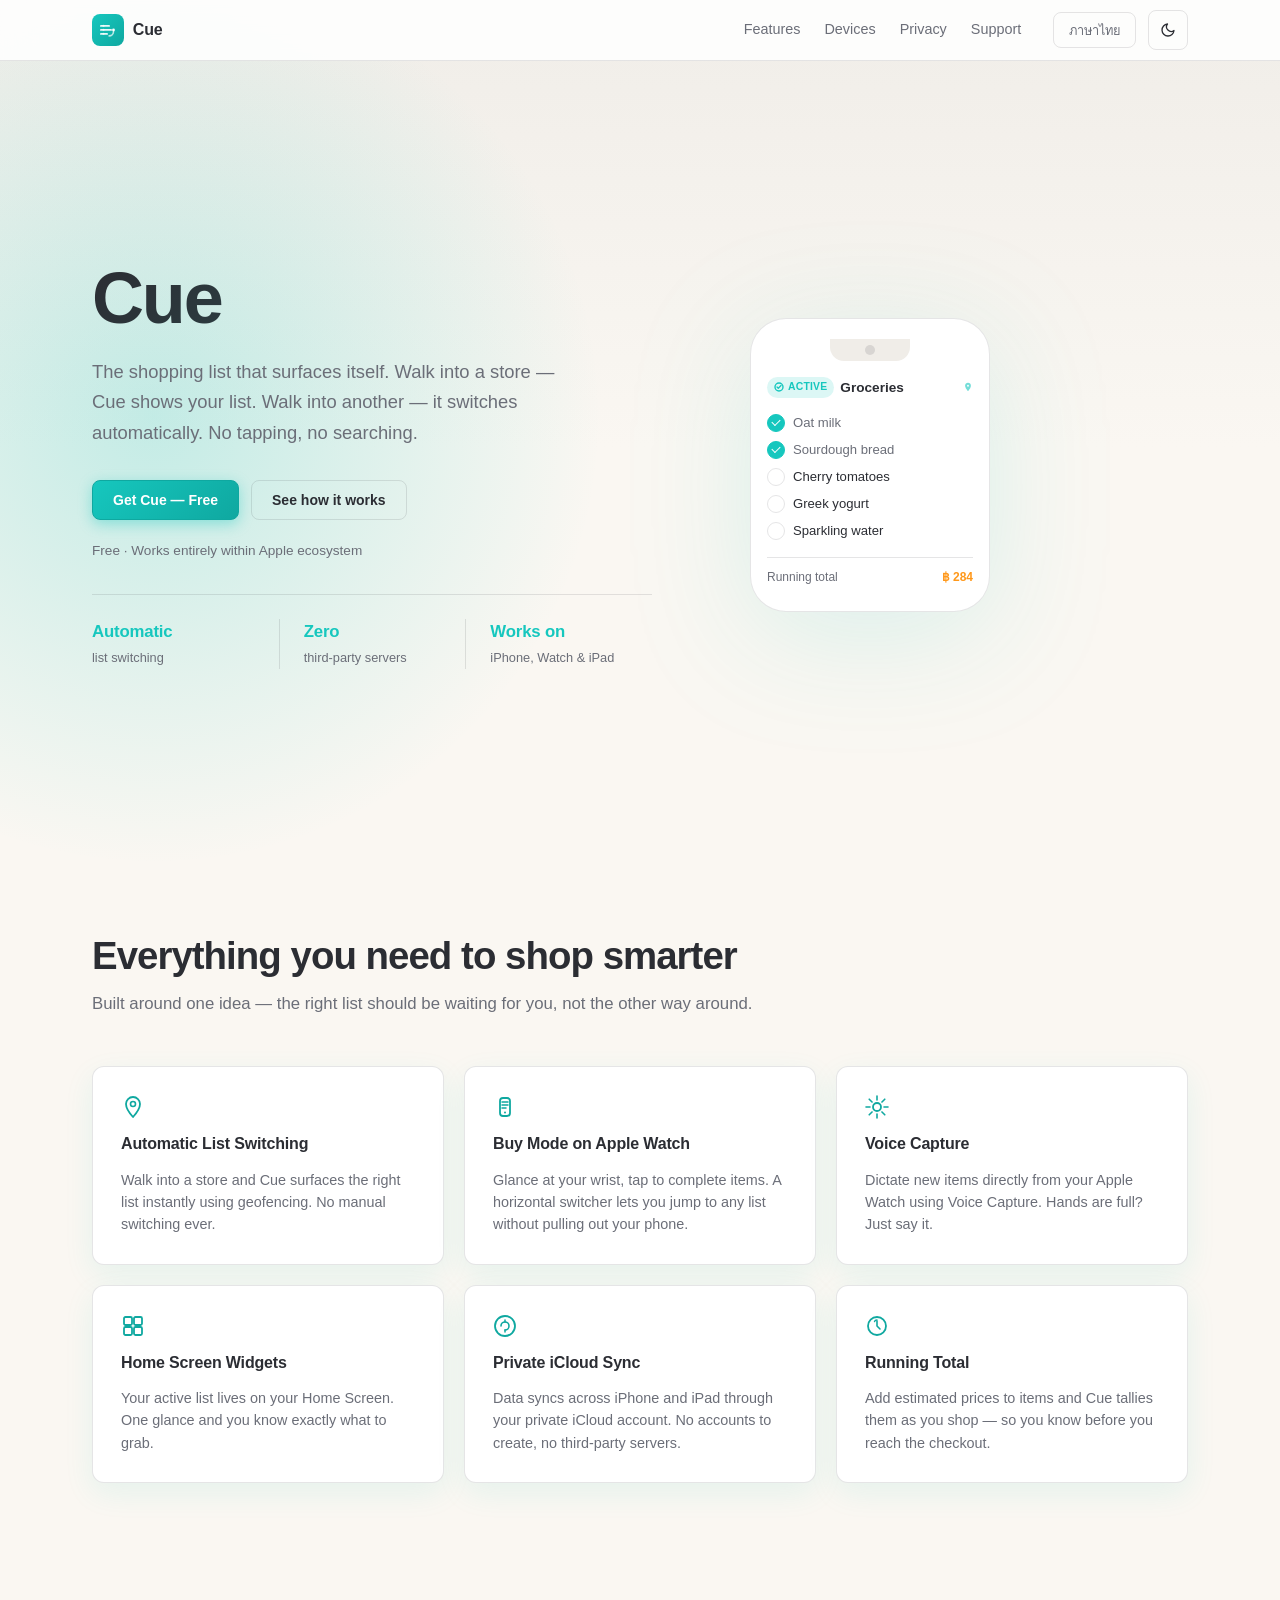
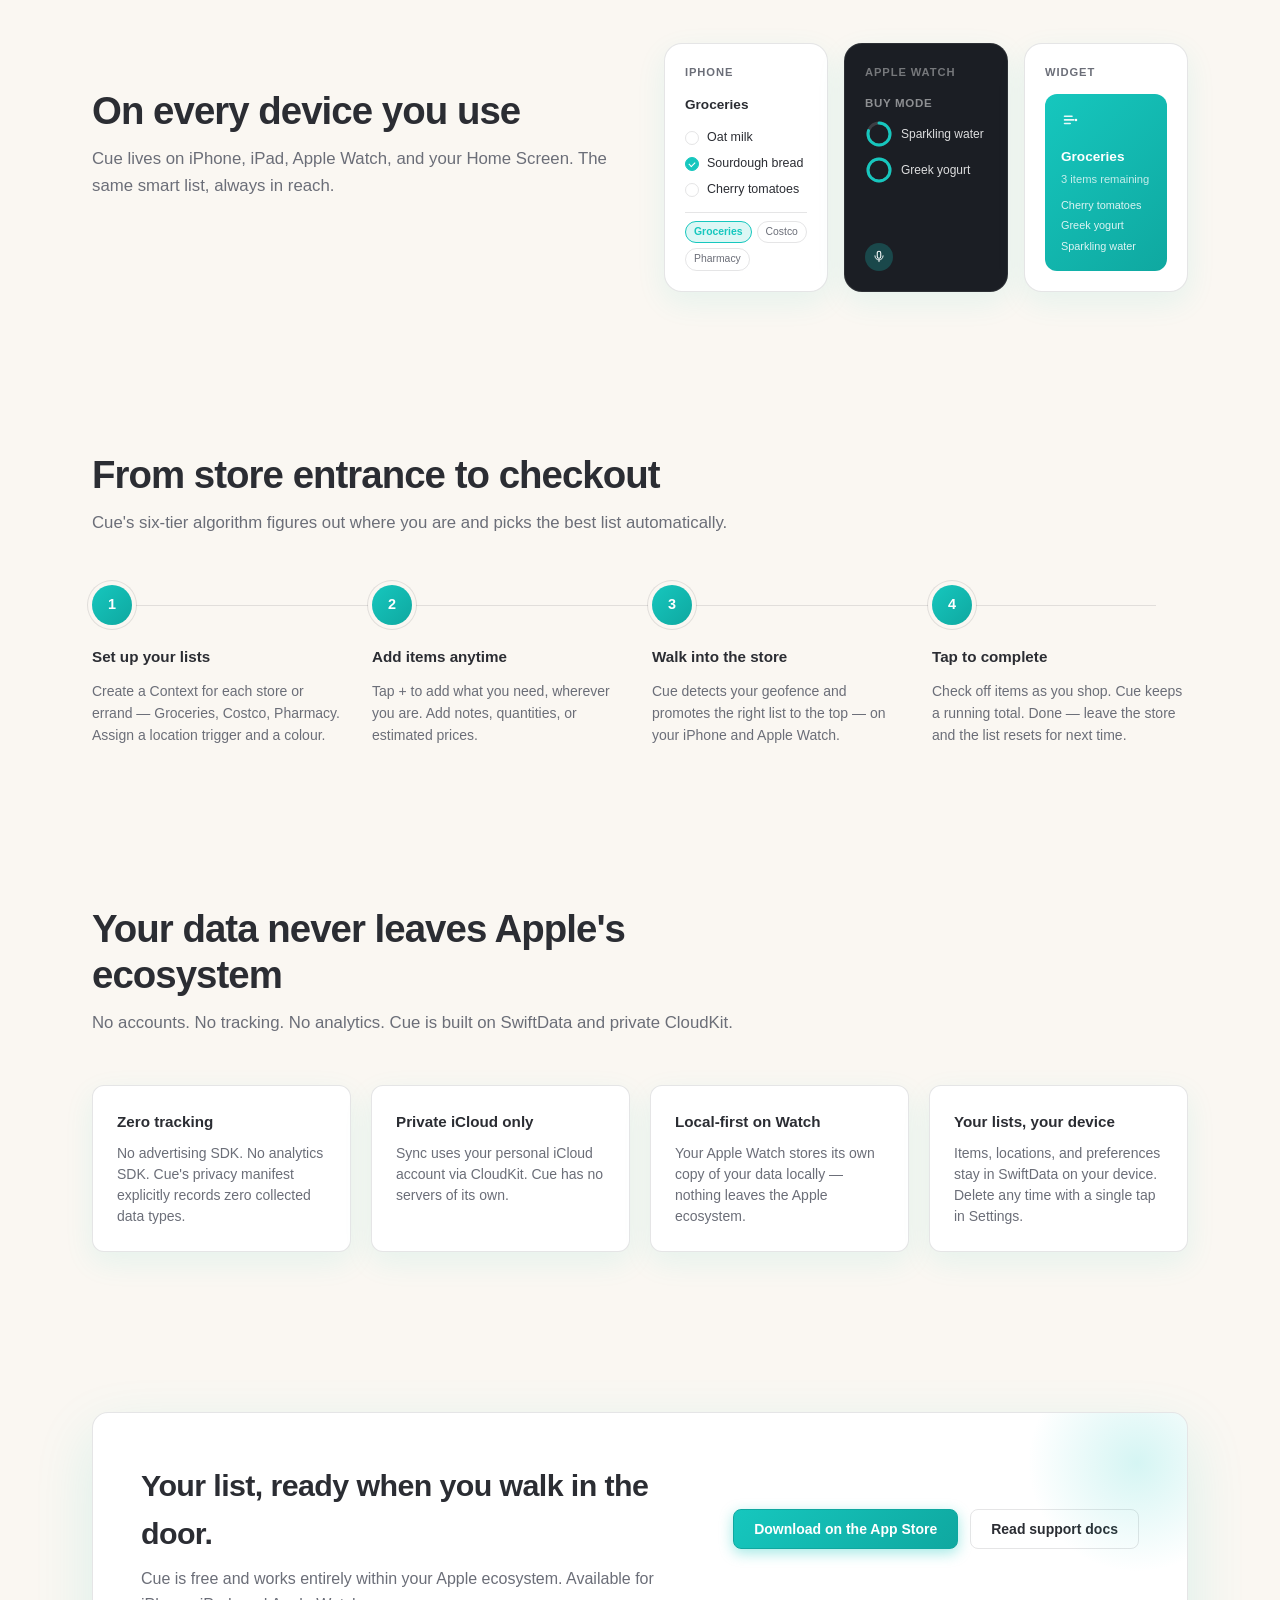
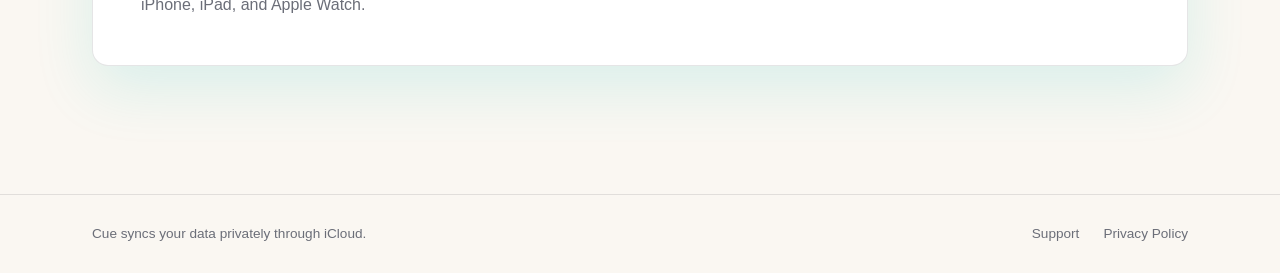
==== index.html @ 0ae1d785 "Initial site upload" ====
<!doctype html>
<html lang="en">
<head>
  <meta charset="utf-8">
  <meta name="viewport" content="width=device-width, initial-scale=1">
  <meta name="description" content="Cue automatically surfaces the right shopping list the moment you walk into a store — no searching, no switching, just buy.">
  <title>Cue | The list that knows where you are.</title>
  <link rel="stylesheet" href="assets/styles.css">
  <script>
    (function() {
      var root = document.documentElement;
      var saved = localStorage.getItem("cue-theme");
      var prefersDark = window.matchMedia("(prefers-color-scheme: dark)").matches;
      root.dataset.theme = saved || (prefersDark ? "dark" : "light");
    })();
  </script>
</head>
<body>
  <a class="skip-link" href="#main">Skip to content</a>

  <!-- 1. HEADER / NAV -->
  <header class="site-header">
    <nav class="nav" aria-label="Primary navigation">
      <a class="brand" href="index.html" aria-label="Cue home">
        <span class="brand-mark" aria-hidden="true">
          <svg width="22" height="22" viewBox="0 0 22 22" fill="none" xmlns="http://www.w3.org/2000/svg" aria-hidden="true">
            <rect x="3" y="6" width="10" height="1.8" rx="0.9" fill="currentColor" opacity="0.9"/>
            <circle cx="6.5" cy="6.9" r="1.1" fill="currentColor" opacity="0.5"/>
            <rect x="3" y="10" width="12" height="1.8" rx="0.9" fill="currentColor" opacity="0.9"/>
            <circle cx="6.5" cy="10.9" r="1.1" fill="currentColor" opacity="0.5"/>
            <rect x="3" y="14" width="8" height="1.8" rx="0.9" fill="currentColor" opacity="0.9"/>
            <circle cx="6.5" cy="14.9" r="1.1" fill="currentColor" opacity="0.5"/>
            <path d="M16.5 12.5 C16.5 14.9 14.5 16.9 12.1 16.9" stroke="currentColor" stroke-width="1.6" stroke-linecap="round" opacity="0.7"/>
            <circle cx="16.5" cy="11" r="1.4" fill="currentColor"/>
          </svg>
        </span>
        <span>Cue</span>
      </a>
      <div class="nav-links">
        <a href="#features" data-i18n="navFeatures">Features</a>
        <a href="#devices" data-i18n="navDevices">Devices</a>
        <a href="#privacy" data-i18n="navPrivacy">Privacy</a>
        <a href="Docs/Support.html" data-i18n="navSupport">Support</a>
      </div>
      <div class="nav-actions">
        <button class="language-toggle" type="button" data-lang-toggle data-i18n="langLabel">ภาษาไทย</button>
        <button class="icon-button" type="button" data-theme-toggle data-i18n-aria="themeLabel" aria-label="Toggle theme">
          <!-- icon injected by JS -->
        </button>
      </div>
    </nav>
  </header>

  <main id="main">

    <!-- 2. HERO -->
    <section class="hero" aria-labelledby="hero-title">
      <div class="hero-copy">
        <h1 id="hero-title" data-i18n="heroTitle">Cue</h1>
        <p data-i18n="heroBody">The shopping list that surfaces itself. Walk into a store — Cue shows your list. Walk into another — it switches automatically. No tapping, no searching.</p>
        <div class="hero-actions">
          <a class="button primary" href="#download" data-i18n="heroCta">Get Cue — Free</a>
          <a class="button secondary" href="#workflow" data-i18n="heroSecondary">See how it works</a>
        </div>
        <div class="price-line" data-i18n="priceLine">Free · Works entirely within Apple ecosystem</div>
        <div class="hero-proof" aria-label="Product highlights">
          <div class="proof-item">
            <strong data-i18n="proofOneValue">Automatic</strong>
            <span data-i18n="proofOneLabel">list switching</span>
          </div>
          <div class="proof-item">
            <strong data-i18n="proofTwoValue">Zero</strong>
            <span data-i18n="proofTwoLabel">third-party servers</span>
          </div>
          <div class="proof-item">
            <strong data-i18n="proofThreeValue">Works on</strong>
            <span data-i18n="proofThreeLabel">iPhone, Watch &amp; iPad</span>
          </div>
        </div>
      </div>
      <div class="hero-mockup" aria-label="Cue app preview">
        <!-- CSS-only phone mockup with grocery list -->
        <div class="phone-mockup" aria-hidden="true">
          <div class="phone-shell">
            <div class="phone-notch"></div>
            <div class="phone-screen">
              <div class="list-header">
                <span class="list-badge">
                  <svg width="10" height="10" viewBox="0 0 10 10" fill="none" aria-hidden="true">
                    <circle cx="5" cy="5" r="4" stroke="currentColor" stroke-width="1.4"/>
                    <path d="M3 5l1.3 1.3L7 3.5" stroke="currentColor" stroke-width="1.3" stroke-linecap="round" stroke-linejoin="round"/>
                  </svg>
                  Active
                </span>
                <span class="list-name">Groceries</span>
                <svg class="list-location-icon" width="10" height="10" viewBox="0 0 24 24" fill="none" aria-hidden="true">
                  <path d="M12 2C8.13 2 5 5.13 5 9c0 5.25 7 13 7 13s7-7.75 7-13c0-3.87-3.13-7-7-7z" fill="currentColor" opacity="0.6"/>
                  <circle cx="12" cy="9" r="2.5" fill="white" opacity="0.9"/>
                </svg>
              </div>
              <ul class="mock-list">
                <li class="mock-item checked">
                  <span class="mock-check done"></span>
                  <span>Oat milk</span>
                </li>
                <li class="mock-item checked">
                  <span class="mock-check done"></span>
                  <span>Sourdough bread</span>
                </li>
                <li class="mock-item">
                  <span class="mock-check"></span>
                  <span>Cherry tomatoes</span>
                </li>
                <li class="mock-item">
                  <span class="mock-check"></span>
                  <span>Greek yogurt</span>
                </li>
                <li class="mock-item">
                  <span class="mock-check"></span>
                  <span>Sparkling water</span>
                </li>
              </ul>
              <div class="mock-total">
                <span>Running total</span>
                <span class="mock-total-value">฿ 284</span>
              </div>
            </div>
          </div>
        </div>
      </div>
    </section>

    <!-- 3. FEATURES GRID -->
    <section class="section" id="features" aria-labelledby="features-title">
      <div class="section-header">
        <h2 id="features-title" data-i18n="featuresTitle">Everything you need to shop smarter</h2>
        <p data-i18n="featuresBody">Built around one idea — the right list should be waiting for you, not the other way around.</p>
      </div>
      <div class="feature-grid">

        <article class="feature-card">
          <svg class="feature-icon" width="24" height="24" viewBox="0 0 24 24" fill="none" aria-hidden="true">
            <path d="M12 2C8.13 2 5 5.13 5 9c0 5.25 7 13 7 13s7-7.75 7-13c0-3.87-3.13-7-7-7z" stroke="currentColor" stroke-width="1.8" stroke-linejoin="round"/>
            <circle cx="12" cy="9" r="2.5" stroke="currentColor" stroke-width="1.6"/>
          </svg>
          <h3 data-i18n="featureOneTitle">Automatic List Switching</h3>
          <p data-i18n="featureOneBody">Walk into a store and Cue surfaces the right list instantly using geofencing. No manual switching ever.</p>
        </article>

        <article class="feature-card">
          <svg class="feature-icon" width="24" height="24" viewBox="0 0 24 24" fill="none" aria-hidden="true">
            <rect x="7" y="3" width="10" height="18" rx="3" stroke="currentColor" stroke-width="1.8"/>
            <path d="M9 7h6M9 10h6M9 13h4" stroke="currentColor" stroke-width="1.5" stroke-linecap="round"/>
            <circle cx="12" cy="17.5" r="1" fill="currentColor"/>
          </svg>
          <h3 data-i18n="featureTwoTitle">Buy Mode on Apple Watch</h3>
          <p data-i18n="featureTwoBody">Glance at your wrist, tap to complete items. A horizontal switcher lets you jump to any list without pulling out your phone.</p>
        </article>

        <article class="feature-card">
          <svg class="feature-icon" width="24" height="24" viewBox="0 0 24 24" fill="none" aria-hidden="true">
            <path d="M12 1v4M12 19v4M4.22 4.22l2.83 2.83M16.95 16.95l2.83 2.83M1 12h4M19 12h4M4.22 19.78l2.83-2.83M16.95 7.05l2.83-2.83" stroke="currentColor" stroke-width="1.6" stroke-linecap="round"/>
            <circle cx="12" cy="12" r="4" stroke="currentColor" stroke-width="1.8"/>
          </svg>
          <h3 data-i18n="featureThreeTitle">Voice Capture</h3>
          <p data-i18n="featureThreeBody">Dictate new items directly from your Apple Watch using Voice Capture. Hands are full? Just say it.</p>
        </article>

        <article class="feature-card">
          <svg class="feature-icon" width="24" height="24" viewBox="0 0 24 24" fill="none" aria-hidden="true">
            <rect x="3" y="3" width="8" height="8" rx="1.5" stroke="currentColor" stroke-width="1.8"/>
            <rect x="13" y="3" width="8" height="8" rx="1.5" stroke="currentColor" stroke-width="1.8"/>
            <rect x="3" y="13" width="8" height="8" rx="1.5" stroke="currentColor" stroke-width="1.8"/>
            <rect x="13" y="13" width="8" height="8" rx="1.5" stroke="currentColor" stroke-width="1.8"/>
          </svg>
          <h3 data-i18n="featureFourTitle">Home Screen Widgets</h3>
          <p data-i18n="featureFourBody">Your active list lives on your Home Screen. One glance and you know exactly what to grab.</p>
        </article>

        <article class="feature-card">
          <svg class="feature-icon" width="24" height="24" viewBox="0 0 24 24" fill="none" aria-hidden="true">
            <path d="M12 2C6.48 2 2 6.48 2 12s4.48 10 10 10 10-4.48 10-10S17.52 2 12 2z" stroke="currentColor" stroke-width="1.8"/>
            <path d="M8 12c0-2.21 1.79-4 4-4s4 1.79 4 4-1.79 4-4 4" stroke="currentColor" stroke-width="1.6" stroke-linecap="round"/>
            <path d="M12 8V6M12 18v-2" stroke="currentColor" stroke-width="1.5" stroke-linecap="round"/>
          </svg>
          <h3 data-i18n="featureFiveTitle">Private iCloud Sync</h3>
          <p data-i18n="featureFiveBody">Data syncs across iPhone and iPad through your private iCloud account. No accounts to create, no third-party servers.</p>
        </article>

        <article class="feature-card">
          <svg class="feature-icon" width="24" height="24" viewBox="0 0 24 24" fill="none" aria-hidden="true">
            <circle cx="12" cy="12" r="9" stroke="currentColor" stroke-width="1.8"/>
            <path d="M12 7v5l3 3" stroke="currentColor" stroke-width="1.6" stroke-linecap="round" stroke-linejoin="round"/>
            <path d="M9.5 7.5 C9.5 7.5 10 6 12 6" stroke="currentColor" stroke-width="1.4" stroke-linecap="round"/>
          </svg>
          <h3 data-i18n="featureSixTitle">Running Total</h3>
          <p data-i18n="featureSixBody">Add estimated prices to items and Cue tallies them as you shop — so you know before you reach the checkout.</p>
        </article>

      </div>
    </section>

    <!-- 4. DEVICES / PLATFORM BAND -->
    <section class="section" id="devices" aria-labelledby="devices-title">
      <div class="device-band">
        <div class="section-header">
          <h2 id="devices-title" data-i18n="devicesTitle">On every device you use</h2>
          <p data-i18n="devicesBody">Cue lives on iPhone, iPad, Apple Watch, and your Home Screen. The same smart list, always in reach.</p>
        </div>
        <div class="device-triptych" aria-hidden="true">

          <!-- iPhone panel -->
          <div class="device-panel iphone-panel">
            <div class="device-panel-label">iPhone</div>
            <div class="dp-list-name">Groceries</div>
            <ul class="dp-list">
              <li><span class="dp-check"></span><span>Oat milk</span></li>
              <li><span class="dp-check active"></span><span>Sourdough bread</span></li>
              <li><span class="dp-check"></span><span>Cherry tomatoes</span></li>
            </ul>
            <div class="dp-switch-row">
              <span class="dp-pill active">Groceries</span>
              <span class="dp-pill">Costco</span>
              <span class="dp-pill">Pharmacy</span>
            </div>
          </div>

          <!-- Apple Watch panel -->
          <div class="device-panel watch-panel">
            <div class="device-panel-label">Apple Watch</div>
            <div class="watch-screen">
              <div class="watch-title">Buy Mode</div>
              <div class="watch-item">
                <div class="watch-ring">
                  <svg viewBox="0 0 28 28" fill="none" xmlns="http://www.w3.org/2000/svg">
                    <circle cx="14" cy="14" r="11" stroke="rgba(255,255,255,0.15)" stroke-width="3"/>
                    <circle cx="14" cy="14" r="11" stroke="#16C7BE" stroke-width="3" stroke-dasharray="55 15" stroke-linecap="round" transform="rotate(-90 14 14)"/>
                  </svg>
                </div>
                <span>Sparkling water</span>
              </div>
              <div class="watch-item">
                <div class="watch-ring">
                  <svg viewBox="0 0 28 28" fill="none" xmlns="http://www.w3.org/2000/svg">
                    <circle cx="14" cy="14" r="11" stroke="rgba(255,255,255,0.15)" stroke-width="3"/>
                    <circle cx="14" cy="14" r="11" stroke="#16C7BE" stroke-width="3" stroke-dasharray="69 1" stroke-linecap="round" transform="rotate(-90 14 14)"/>
                  </svg>
                </div>
                <span>Greek yogurt</span>
              </div>
              <div class="watch-mic">
                <svg width="14" height="14" viewBox="0 0 24 24" fill="none">
                  <rect x="9" y="2" width="6" height="12" rx="3" stroke="white" stroke-width="1.8"/>
                  <path d="M5 10c0 3.87 3.13 7 7 7s7-3.13 7-7" stroke="white" stroke-width="1.6" stroke-linecap="round"/>
                  <path d="M12 17v3" stroke="white" stroke-width="1.6" stroke-linecap="round"/>
                </svg>
              </div>
            </div>
          </div>

          <!-- Widget panel -->
          <div class="device-panel widget-panel">
            <div class="device-panel-label">Widget</div>
            <div class="widget-card">
              <div class="widget-icon">
                <svg width="20" height="20" viewBox="0 0 22 22" fill="none" xmlns="http://www.w3.org/2000/svg">
                  <rect x="3" y="6" width="10" height="1.8" rx="0.9" fill="white" opacity="0.9"/>
                  <rect x="3" y="10" width="12" height="1.8" rx="0.9" fill="white" opacity="0.9"/>
                  <rect x="3" y="14" width="8" height="1.8" rx="0.9" fill="white" opacity="0.9"/>
                  <circle cx="16.5" cy="11" r="1.4" fill="white"/>
                </svg>
              </div>
              <div class="widget-title">Groceries</div>
              <div class="widget-count">3 items remaining</div>
              <div class="widget-items">
                <span>Cherry tomatoes</span>
                <span>Greek yogurt</span>
                <span>Sparkling water</span>
              </div>
            </div>
          </div>

        </div>
      </div>
    </section>

    <!-- 5. HOW IT WORKS (TIMELINE) -->
    <section class="section" id="workflow" aria-labelledby="workflow-title">
      <div class="section-header">
        <h2 id="workflow-title" data-i18n="workflowTitle">From store entrance to checkout</h2>
        <p data-i18n="workflowBody">Cue's six-tier algorithm figures out where you are and picks the best list automatically.</p>
      </div>
      <div class="timeline">
        <article class="timeline-item">
          <span class="number">1</span>
          <h3 data-i18n="stepOneTitle">Set up your lists</h3>
          <p data-i18n="stepOneBody">Create a Context for each store or errand — Groceries, Costco, Pharmacy. Assign a location trigger and a colour.</p>
        </article>
        <article class="timeline-item">
          <span class="number">2</span>
          <h3 data-i18n="stepTwoTitle">Add items anytime</h3>
          <p data-i18n="stepTwoBody">Tap + to add what you need, wherever you are. Add notes, quantities, or estimated prices.</p>
        </article>
        <article class="timeline-item">
          <span class="number">3</span>
          <h3 data-i18n="stepThreeTitle">Walk into the store</h3>
          <p data-i18n="stepThreeBody">Cue detects your geofence and promotes the right list to the top — on your iPhone and Apple Watch.</p>
        </article>
        <article class="timeline-item">
          <span class="number">4</span>
          <h3 data-i18n="stepFourTitle">Tap to complete</h3>
          <p data-i18n="stepFourBody">Check off items as you shop. Cue keeps a running total. Done — leave the store and the list resets for next time.</p>
        </article>
      </div>
    </section>

    <!-- 6. PRIVACY / TRUST STRIP -->
    <section class="section" id="privacy" aria-labelledby="privacy-title">
      <div class="section-header">
        <h2 id="privacy-title" data-i18n="privacyTitle">Your data never leaves Apple's ecosystem</h2>
        <p data-i18n="privacyBody">No accounts. No tracking. No analytics. Cue is built on SwiftData and private CloudKit.</p>
      </div>
      <div class="privacy-strip">
        <article class="privacy-item">
          <h3 data-i18n="privacyOneTitle">Zero tracking</h3>
          <p data-i18n="privacyOneBody">No advertising SDK. No analytics SDK. Cue's privacy manifest explicitly records zero collected data types.</p>
        </article>
        <article class="privacy-item">
          <h3 data-i18n="privacyTwoTitle">Private iCloud only</h3>
          <p data-i18n="privacyTwoBody">Sync uses your personal iCloud account via CloudKit. Cue has no servers of its own.</p>
        </article>
        <article class="privacy-item">
          <h3 data-i18n="privacyThreeTitle">Local-first on Watch</h3>
          <p data-i18n="privacyThreeBody">Your Apple Watch stores its own copy of your data locally — nothing leaves the Apple ecosystem.</p>
        </article>
        <article class="privacy-item">
          <h3 data-i18n="privacyFourTitle">Your lists, your device</h3>
          <p data-i18n="privacyFourBody">Items, locations, and preferences stay in SwiftData on your device. Delete any time with a single tap in Settings.</p>
        </article>
      </div>
    </section>

    <!-- 7. DOWNLOAD / FINAL CTA -->
    <section class="section" id="download" aria-labelledby="download-title">
      <div class="download-band">
        <div>
          <h2 id="download-title" data-i18n="finalTitle">Your list, ready when you walk in the door.</h2>
          <p data-i18n="finalBody">Cue is free and works entirely within your Apple ecosystem. Available for iPhone, iPad, and Apple Watch.</p>
        </div>
        <div class="hero-actions">
          <a class="button primary" href="#" data-i18n="finalCta">Download on the App Store</a>
          <a class="button secondary" href="Docs/Support.html" data-i18n="finalSupport">Read support docs</a>
        </div>
      </div>
    </section>

  </main>

  <!-- 8. FOOTER -->
  <footer class="site-footer">
    <div class="footer-inner">
      <span data-i18n="footerTagline">Cue syncs your data privately through iCloud.</span>
      <div class="footer-links">
        <a href="Docs/Support.html" data-i18n="navSupport">Support</a>
        <a href="Docs/Privacy.html" data-i18n="navDocsPrivacy">Privacy Policy</a>
      </div>
    </div>
  </footer>

  <script src="assets/site.js"></script>
</body>
</html>
---- assets/styles.css ----
/* ============================================================
   CUE — Design System
   ============================================================ */

/* ------------------------------------------------------------
   1. CSS Custom Properties
   ------------------------------------------------------------ */
:root {
  color-scheme: light;

  /* Backgrounds */
  --bg: #FAF7F2;
  --bg-strong: #F0EDE8;
  --surface: #FFFFFF;
  --surface-soft: #F4F2EE;
  --surface-elevated: rgba(255, 255, 255, 0.86);

  /* Text */
  --text: #2B2D33;
  --muted: #6B6E78;
  --border: rgba(43, 45, 51, 0.12);

  /* Accent — teal */
  --accent: #16C7BE;
  --accent-strong: #0FA8A0;

  /* Semantic colors */
  --orange: #FF981A;
  --green: #34c759;
  --blue: #2D6DF6;
  --purple: #af52de;
  --amber: #f59e0b;
  --red: #ef4444;

  /* Elevation */
  --shadow: 0 22px 60px rgba(22, 199, 190, 0.14);
  --shadow-soft: 0 10px 30px rgba(22, 199, 190, 0.09);

  /* Shared */
  --radius: 8px;
  --max: 1160px;
}

:root[data-theme="dark"] {
  color-scheme: dark;

  --bg: #0F1115;
  --bg-strong: #12151A;
  --surface: #1B1E24;
  --surface-soft: #22262E;
  --surface-elevated: rgba(27, 30, 36, 0.86);

  --text: #E8E8EE;
  --muted: #8C8F9A;
  --border: rgba(232, 232, 238, 0.1);

  --accent: #1AD4CC;
  --accent-strong: #16C7BE;

  --shadow: 0 22px 60px rgba(26, 212, 204, 0.12);
  --shadow-soft: 0 10px 30px rgba(26, 212, 204, 0.08);
}

/* ------------------------------------------------------------
   2. Reset & Base
   ------------------------------------------------------------ */
*, *::before, *::after {
  box-sizing: border-box;
  margin: 0;
  padding: 0;
}

html {
  scroll-behavior: smooth;
  font-size: 16px;
}

body {
  font-family: -apple-system, BlinkMacSystemFont, "Segoe UI", Roboto, Helvetica, Arial, sans-serif;
  background: radial-gradient(circle at 12% 12%, color-mix(in srgb, var(--accent) 24%, transparent), transparent 28rem),
              linear-gradient(180deg, var(--bg-strong), var(--bg) 28rem);
  background-color: var(--bg);
  color: var(--text);
  min-height: 100vh;
  line-height: 1.6;
  -webkit-font-smoothing: antialiased;
}

body.docs-page {
  background: linear-gradient(180deg, var(--bg-strong), var(--bg) 20rem);
  background-color: var(--bg);
}

ul {
  list-style: none;
}

a {
  color: inherit;
  text-decoration: none;
}

img {
  max-width: 100%;
  height: auto;
  display: block;
}

/* Skip link */
.skip-link {
  position: absolute;
  top: -40px;
  left: 1rem;
  background: var(--accent);
  color: #fff;
  padding: 0.5rem 1rem;
  border-radius: var(--radius);
  font-size: 0.875rem;
  font-weight: 600;
  transition: top 0.2s;
  z-index: 1000;
}
.skip-link:focus {
  top: 0.75rem;
}

/* ------------------------------------------------------------
   3. Header / Nav
   ------------------------------------------------------------ */
.site-header {
  position: sticky;
  top: 0;
  z-index: 100;
  background: var(--surface-elevated);
  backdrop-filter: blur(16px);
  -webkit-backdrop-filter: blur(16px);
  border-bottom: 1px solid var(--border);
}

.nav {
  max-width: var(--max);
  margin: 0 auto;
  padding: 0 2rem;
  height: 60px;
  display: flex;
  align-items: center;
  gap: 2rem;
}

.brand {
  display: flex;
  align-items: center;
  gap: 0.55rem;
  font-weight: 700;
  font-size: 1rem;
  letter-spacing: -0.01em;
  flex-shrink: 0;
}

.brand-mark {
  width: 32px;
  height: 32px;
  border-radius: 8px;
  background: linear-gradient(135deg, var(--accent), var(--accent-strong));
  display: flex;
  align-items: center;
  justify-content: center;
  color: #fff;
  flex-shrink: 0;
}

.nav-links {
  display: flex;
  gap: 1.5rem;
  margin-left: auto;
}

.nav-links a {
  font-size: 0.9rem;
  color: var(--muted);
  transition: color 0.18s;
}
.nav-links a:hover {
  color: var(--text);
}

.nav-actions {
  display: flex;
  align-items: center;
  gap: 0.75rem;
  flex-shrink: 0;
}

/* ------------------------------------------------------------
   4. Buttons
   ------------------------------------------------------------ */
.button {
  display: inline-flex;
  align-items: center;
  justify-content: center;
  min-height: 40px;
  padding: 0 1.25rem;
  border-radius: var(--radius);
  font-size: 0.875rem;
  font-weight: 600;
  border: 1px solid transparent;
  cursor: pointer;
  transition: transform 0.15s, box-shadow 0.15s, border-color 0.15s, background 0.15s;
  white-space: nowrap;
  text-decoration: none;
}

.button.primary {
  background: linear-gradient(135deg, var(--accent), var(--accent-strong));
  color: #fff;
  border-color: var(--accent-strong);
  box-shadow: 0 4px 14px color-mix(in srgb, var(--accent) 40%, transparent);
}
.button.primary:hover {
  transform: translateY(-1px);
  box-shadow: 0 8px 20px color-mix(in srgb, var(--accent) 45%, transparent);
}

.button.secondary {
  background: transparent;
  color: var(--text);
  border-color: var(--border);
}
.button.secondary:hover {
  transform: translateY(-1px);
  border-color: var(--accent);
  color: var(--accent);
}

.icon-button {
  width: 40px;
  height: 40px;
  border-radius: var(--radius);
  border: 1px solid var(--border);
  background: transparent;
  color: var(--text);
  cursor: pointer;
  display: flex;
  align-items: center;
  justify-content: center;
  transition: transform 0.15s, border-color 0.15s;
}
.icon-button:hover {
  transform: translateY(-1px);
  border-color: var(--accent);
}

.language-toggle {
  min-height: 36px;
  padding: 0 0.9rem;
  border-radius: var(--radius);
  border: 1px solid var(--border);
  background: transparent;
  color: var(--muted);
  font-size: 0.8rem;
  font-weight: 500;
  cursor: pointer;
  transition: transform 0.15s, border-color 0.15s, color 0.15s;
}
.language-toggle:hover {
  transform: translateY(-1px);
  border-color: var(--accent);
  color: var(--accent);
}

/* ------------------------------------------------------------
   5. Hero
   ------------------------------------------------------------ */
.hero {
  max-width: var(--max);
  margin: 0 auto;
  padding: 5rem 2rem 4rem;
  display: flex;
  flex-direction: column;
  align-items: flex-start;
  gap: 3rem;
  min-height: 88vh;
}

@media (min-width: 768px) {
  .hero {
    flex-direction: row;
    align-items: center;
  }
  .hero-copy { flex: 1; }
  .hero-mockup { flex: 0 0 340px; }
}

.hero-copy {
  max-width: 560px;
}

.hero-copy h1 {
  font-size: clamp(2.8rem, 6vw, 4.5rem);
  font-weight: 800;
  letter-spacing: -0.03em;
  line-height: 1.05;
  margin-bottom: 1.25rem;
  background: linear-gradient(135deg, var(--text) 0%, color-mix(in srgb, var(--text) 70%, var(--accent)) 100%);
  -webkit-background-clip: text;
  -webkit-text-fill-color: transparent;
  background-clip: text;
}

.hero-copy > p {
  font-size: 1.15rem;
  color: var(--muted);
  line-height: 1.65;
  margin-bottom: 2rem;
  max-width: 480px;
}

.hero-actions {
  display: flex;
  gap: 0.75rem;
  flex-wrap: wrap;
  margin-bottom: 1.25rem;
}

.price-line {
  font-size: 0.85rem;
  color: var(--muted);
  margin-bottom: 2rem;
}

.hero-proof {
  display: grid;
  grid-template-columns: repeat(3, 1fr);
  gap: 0;
  border-top: 1px solid var(--border);
  padding-top: 1.5rem;
}

.proof-item {
  display: flex;
  flex-direction: column;
  gap: 0.15rem;
  padding-right: 1.5rem;
}
.proof-item + .proof-item {
  padding-left: 1.5rem;
  border-left: 1px solid var(--border);
}

.proof-item strong {
  font-size: 1.05rem;
  font-weight: 700;
  color: var(--accent);
  letter-spacing: -0.01em;
}

.proof-item span {
  font-size: 0.8rem;
  color: var(--muted);
}

/* Hero mockup float animation */
@media (prefers-reduced-motion: no-preference) {
  .hero-mockup {
    animation: lift 5s ease-in-out infinite;
  }
}

@keyframes lift {
  0%, 100% { transform: translateY(0); }
  50%       { transform: translateY(-10px); }
}

/* Phone mockup (CSS-only) */
.hero-mockup {
  display: flex;
  justify-content: center;
  align-items: center;
}

.phone-mockup {
  filter: drop-shadow(var(--shadow));
}

.phone-shell {
  width: 240px;
  background: var(--surface);
  border-radius: 36px;
  border: 1.5px solid var(--border);
  padding: 20px 16px 24px;
  position: relative;
  overflow: hidden;
}

.phone-notch {
  width: 80px;
  height: 22px;
  background: var(--bg-strong);
  border-radius: 0 0 14px 14px;
  margin: 0 auto 16px;
  position: relative;
}
.phone-notch::after {
  content: '';
  position: absolute;
  top: 6px;
  left: 50%;
  transform: translateX(-50%);
  width: 10px;
  height: 10px;
  background: var(--border);
  border-radius: 50%;
}

.phone-screen {
  display: flex;
  flex-direction: column;
  gap: 10px;
}

.list-header {
  display: flex;
  align-items: center;
  gap: 6px;
  margin-bottom: 4px;
}

.list-badge {
  display: inline-flex;
  align-items: center;
  gap: 4px;
  background: color-mix(in srgb, var(--accent) 15%, transparent);
  color: var(--accent);
  font-size: 0.65rem;
  font-weight: 700;
  padding: 2px 7px;
  border-radius: 20px;
  letter-spacing: 0.02em;
  text-transform: uppercase;
}

.list-name {
  font-size: 0.85rem;
  font-weight: 700;
  color: var(--text);
  flex: 1;
}

.list-location-icon {
  color: var(--accent);
  flex-shrink: 0;
}

.mock-list {
  display: flex;
  flex-direction: column;
  gap: 6px;
}

.mock-item {
  display: flex;
  align-items: center;
  gap: 8px;
  font-size: 0.82rem;
  color: var(--text);
}

.mock-item.checked {
  color: var(--muted);
}

.mock-check {
  width: 18px;
  height: 18px;
  border-radius: 50%;
  border: 1.8px solid var(--border);
  flex-shrink: 0;
  display: flex;
  align-items: center;
  justify-content: center;
  transition: background 0.2s, border-color 0.2s;
}

.mock-check.done {
  background: var(--accent);
  border-color: var(--accent);
}
.mock-check.done::after {
  content: '';
  width: 8px;
  height: 5px;
  border-left: 1.8px solid #fff;
  border-bottom: 1.8px solid #fff;
  transform: translateY(-1px) rotate(-45deg);
  display: block;
}

.mock-total {
  display: flex;
  justify-content: space-between;
  align-items: center;
  margin-top: 6px;
  padding-top: 10px;
  border-top: 1px solid var(--border);
  font-size: 0.75rem;
  color: var(--muted);
}

.mock-total-value {
  font-weight: 700;
  color: var(--orange);
}

/* ------------------------------------------------------------
   6. Sections
   ------------------------------------------------------------ */
.section {
  max-width: var(--max);
  margin: 0 auto;
  padding: 5rem 2rem;
}

.section-header {
  max-width: 680px;
  margin-bottom: 3rem;
}

.section-header h2 {
  font-size: clamp(1.6rem, 3.5vw, 2.4rem);
  font-weight: 750;
  letter-spacing: -0.025em;
  line-height: 1.2;
  margin-bottom: 0.75rem;
}

.section-header p {
  font-size: 1.05rem;
  color: var(--muted);
  line-height: 1.6;
}

/* ------------------------------------------------------------
   7. Feature Grid
   ------------------------------------------------------------ */
.feature-grid {
  display: grid;
  grid-template-columns: repeat(3, 1fr);
  gap: 1.25rem;
}

.feature-card {
  background: var(--surface);
  border: 1px solid var(--border);
  border-radius: calc(var(--radius) * 1.5);
  padding: 1.75rem;
  display: flex;
  flex-direction: column;
  gap: 0.75rem;
  box-shadow: var(--shadow-soft);
  transition: transform 0.2s, box-shadow 0.2s;
}

.feature-card:hover {
  transform: translateY(-2px);
  box-shadow: var(--shadow);
}

.feature-icon {
  color: var(--accent-strong);
  flex-shrink: 0;
}

.feature-card h3 {
  font-size: 1rem;
  font-weight: 650;
  letter-spacing: -0.01em;
}

.feature-card p {
  font-size: 0.9rem;
  color: var(--muted);
  line-height: 1.55;
}

/* ------------------------------------------------------------
   8. Device Band
   ------------------------------------------------------------ */
.device-band {
  display: grid;
  grid-template-columns: 1fr 1fr;
  gap: 3rem;
  align-items: center;
}

.device-triptych {
  display: flex;
  gap: 1rem;
  align-items: stretch;
}

/* Device panels */
.device-panel {
  flex: 1;
  background: var(--surface);
  border: 1px solid var(--border);
  border-radius: 18px;
  padding: 1.25rem;
  display: flex;
  flex-direction: column;
  gap: 0.75rem;
  min-width: 0;
  box-shadow: var(--shadow-soft);
}

.device-panel-label {
  font-size: 0.7rem;
  font-weight: 700;
  text-transform: uppercase;
  letter-spacing: 0.08em;
  color: var(--muted);
}

/* iPhone panel */
.iphone-panel .dp-list-name {
  font-size: 0.85rem;
  font-weight: 700;
  color: var(--text);
}

.dp-list {
  display: flex;
  flex-direction: column;
  gap: 6px;
}

.dp-list li {
  display: flex;
  align-items: center;
  gap: 8px;
  font-size: 0.78rem;
  color: var(--text);
}

.dp-check {
  width: 14px;
  height: 14px;
  border-radius: 50%;
  border: 1.5px solid var(--border);
  flex-shrink: 0;
}

.dp-check.active {
  background: var(--accent);
  border-color: var(--accent);
  position: relative;
}
.dp-check.active::after {
  content: '';
  position: absolute;
  top: 50%;
  left: 50%;
  width: 6px;
  height: 4px;
  border-left: 1.5px solid #fff;
  border-bottom: 1.5px solid #fff;
  transform: translate(-50%, -60%) rotate(-45deg);
}

.dp-switch-row {
  display: flex;
  gap: 5px;
  flex-wrap: wrap;
  margin-top: auto;
  padding-top: 0.5rem;
  border-top: 1px solid var(--border);
}

.dp-pill {
  font-size: 0.65rem;
  padding: 2px 8px;
  border-radius: 20px;
  border: 1px solid var(--border);
  color: var(--muted);
  white-space: nowrap;
}
.dp-pill.active {
  background: color-mix(in srgb, var(--accent) 15%, transparent);
  border-color: var(--accent);
  color: var(--accent);
  font-weight: 600;
}

/* Watch panel */
.watch-panel {
  background: #1B1E24;
  border-color: rgba(255,255,255,0.08);
}

.watch-panel .device-panel-label {
  color: rgba(255,255,255,0.4);
}

.watch-screen {
  flex: 1;
  display: flex;
  flex-direction: column;
  gap: 8px;
}

.watch-title {
  font-size: 0.72rem;
  font-weight: 700;
  color: rgba(255,255,255,0.5);
  text-transform: uppercase;
  letter-spacing: 0.06em;
}

.watch-item {
  display: flex;
  align-items: center;
  gap: 8px;
  font-size: 0.75rem;
  color: rgba(255,255,255,0.85);
}

.watch-ring {
  width: 28px;
  height: 28px;
  flex-shrink: 0;
}
.watch-ring svg {
  width: 100%;
  height: 100%;
}

.watch-mic {
  margin-top: auto;
  width: 28px;
  height: 28px;
  border-radius: 50%;
  background: color-mix(in srgb, #16C7BE 25%, transparent);
  display: flex;
  align-items: center;
  justify-content: center;
}

/* Widget panel */
.widget-card {
  flex: 1;
  background: linear-gradient(135deg, var(--accent), var(--accent-strong));
  border-radius: 12px;
  padding: 1rem;
  display: flex;
  flex-direction: column;
  gap: 4px;
  color: #fff;
}

.widget-icon {
  margin-bottom: 4px;
}

.widget-title {
  font-size: 0.85rem;
  font-weight: 700;
}

.widget-count {
  font-size: 0.7rem;
  opacity: 0.75;
}

.widget-items {
  margin-top: auto;
  display: flex;
  flex-direction: column;
  gap: 3px;
  font-size: 0.68rem;
  opacity: 0.85;
}

/* ------------------------------------------------------------
   9. Timeline
   ------------------------------------------------------------ */
.timeline {
  display: grid;
  grid-template-columns: repeat(4, 1fr);
  gap: 1.5rem;
  position: relative;
}

.timeline::before {
  content: '';
  position: absolute;
  top: 20px;
  left: calc(1.5rem / 2 + 20px);
  right: calc(1.5rem / 2 + 20px);
  height: 1px;
  background: var(--border);
}

.timeline-item {
  display: flex;
  flex-direction: column;
  gap: 0.75rem;
  position: relative;
  padding-top: 0;
}

.number {
  width: 40px;
  height: 40px;
  border-radius: 50%;
  background: linear-gradient(135deg, var(--accent), var(--accent-strong));
  color: #fff;
  font-size: 0.9rem;
  font-weight: 700;
  display: flex;
  align-items: center;
  justify-content: center;
  flex-shrink: 0;
  position: relative;
  z-index: 1;
  box-shadow: 0 0 0 4px var(--bg), 0 0 0 5px var(--border);
}

.timeline-item h3 {
  font-size: 0.95rem;
  font-weight: 650;
  margin-top: 0.5rem;
}

.timeline-item p {
  font-size: 0.875rem;
  color: var(--muted);
  line-height: 1.55;
}

/* ------------------------------------------------------------
   10. Privacy Strip
   ------------------------------------------------------------ */
.privacy-strip {
  display: grid;
  grid-template-columns: repeat(4, 1fr);
  gap: 1.25rem;
}

.privacy-item {
  background: var(--surface);
  border: 1px solid var(--border);
  border-radius: calc(var(--radius) * 1.5);
  padding: 1.5rem;
  box-shadow: var(--shadow-soft);
}

.privacy-item h3 {
  font-size: 0.95rem;
  font-weight: 650;
  margin-bottom: 0.5rem;
}

.privacy-item p {
  font-size: 0.875rem;
  color: var(--muted);
  line-height: 1.5;
}

/* ------------------------------------------------------------
   11. Download Band
   ------------------------------------------------------------ */
.download-band {
  background: var(--surface);
  border: 1px solid var(--border);
  border-radius: calc(var(--radius) * 2);
  padding: 3rem;
  display: grid;
  grid-template-columns: 1fr auto;
  gap: 2rem;
  align-items: center;
  box-shadow: var(--shadow);
  position: relative;
  overflow: hidden;
}

.download-band::before {
  content: '';
  position: absolute;
  top: -60px;
  right: -60px;
  width: 220px;
  height: 220px;
  background: radial-gradient(circle, color-mix(in srgb, var(--accent) 18%, transparent), transparent 70%);
  pointer-events: none;
}

.download-band h2 {
  font-size: clamp(1.3rem, 2.5vw, 1.9rem);
  font-weight: 750;
  letter-spacing: -0.02em;
  margin-bottom: 0.5rem;
}

.download-band p {
  font-size: 1rem;
  color: var(--muted);
}

/* ------------------------------------------------------------
   12. Footer
   ------------------------------------------------------------ */
.site-footer {
  border-top: 1px solid var(--border);
  margin-top: 3rem;
}

.footer-inner {
  max-width: var(--max);
  margin: 0 auto;
  padding: 1.75rem 2rem;
  display: flex;
  align-items: center;
  justify-content: space-between;
  gap: 2rem;
}

.footer-inner > span {
  font-size: 0.85rem;
  color: var(--muted);
}

.footer-links {
  display: flex;
  gap: 1.5rem;
}

.footer-links a {
  font-size: 0.85rem;
  color: var(--muted);
  transition: color 0.18s;
}
.footer-links a:hover {
  color: var(--accent);
}

/* ------------------------------------------------------------
   13. Docs Pages
   ------------------------------------------------------------ */
.docs-shell {
  max-width: 760px;
  margin: 0 auto;
  padding: 3rem 2rem 5rem;
}

.doc-meta {
  display: block;
  font-size: 0.8rem;
  color: var(--muted);
  margin-bottom: 0.5rem;
  text-transform: uppercase;
  letter-spacing: 0.05em;
  font-weight: 600;
}

.docs-shell h1 {
  font-size: clamp(1.8rem, 4vw, 2.5rem);
  font-weight: 800;
  letter-spacing: -0.025em;
  margin-bottom: 0.75rem;
}

.docs-lead {
  font-size: 1.05rem;
  color: var(--muted);
  line-height: 1.65;
  margin-bottom: 2.5rem;
  max-width: 600px;
}

.docs-grid {
  display: grid;
  gap: 1.25rem;
}

.support-card {
  background: var(--surface);
  border: 1px solid var(--border);
  border-radius: calc(var(--radius) * 1.5);
  padding: 1.75rem;
  box-shadow: var(--shadow-soft);
}

.support-card h2 {
  font-size: 1.1rem;
  font-weight: 700;
  margin-bottom: 0.75rem;
}

.support-card p {
  font-size: 0.9rem;
  color: var(--muted);
  line-height: 1.6;
}

.support-card ul {
  list-style: none;
  display: flex;
  flex-direction: column;
  gap: 0.75rem;
}

.support-card ul li {
  font-size: 0.9rem;
  color: var(--muted);
  line-height: 1.55;
  padding-left: 1.25rem;
  position: relative;
}

.support-card ul li::before {
  content: '→';
  position: absolute;
  left: 0;
  color: var(--accent);
  font-weight: 700;
}

/* ------------------------------------------------------------
   14. Responsive
   ------------------------------------------------------------ */
@media (max-width: 900px) {
  .nav {
    flex-wrap: wrap;
    height: auto;
    padding: 0.75rem 1.5rem;
    gap: 0.75rem;
  }

  .nav-links {
    order: 3;
    width: 100%;
    gap: 1rem;
    margin-left: 0;
    padding-bottom: 0.25rem;
  }

  .feature-grid {
    grid-template-columns: repeat(2, 1fr);
  }

  .device-band {
    grid-template-columns: 1fr;
  }

  .timeline {
    grid-template-columns: repeat(2, 1fr);
  }

  .timeline::before {
    display: none;
  }

  .privacy-strip {
    grid-template-columns: repeat(2, 1fr);
  }

  .download-band {
    grid-template-columns: 1fr;
  }
}

@media (max-width: 620px) {
  .hero {
    padding: 3rem 1.25rem 2.5rem;
    gap: 2rem;
    min-height: auto;
  }

  .section {
    padding: 3rem 1.25rem;
  }

  .feature-grid {
    grid-template-columns: 1fr;
  }

  .device-triptych {
    flex-direction: column;
  }

  .timeline {
    grid-template-columns: 1fr;
  }

  .privacy-strip {
    grid-template-columns: 1fr;
  }

  .hero-proof {
    grid-template-columns: 1fr;
    gap: 1rem;
  }

  .proof-item + .proof-item {
    padding-left: 0;
    border-left: none;
    border-top: 1px solid var(--border);
    padding-top: 1rem;
  }

  .download-band {
    padding: 2rem 1.25rem;
  }

  .footer-inner {
    flex-direction: column;
    align-items: flex-start;
    gap: 1rem;
  }
}

/* ------------------------------------------------------------
   15. Accessibility
   ------------------------------------------------------------ */
:focus-visible {
  outline: 2px solid var(--accent);
  outline-offset: 3px;
  border-radius: 4px;
}
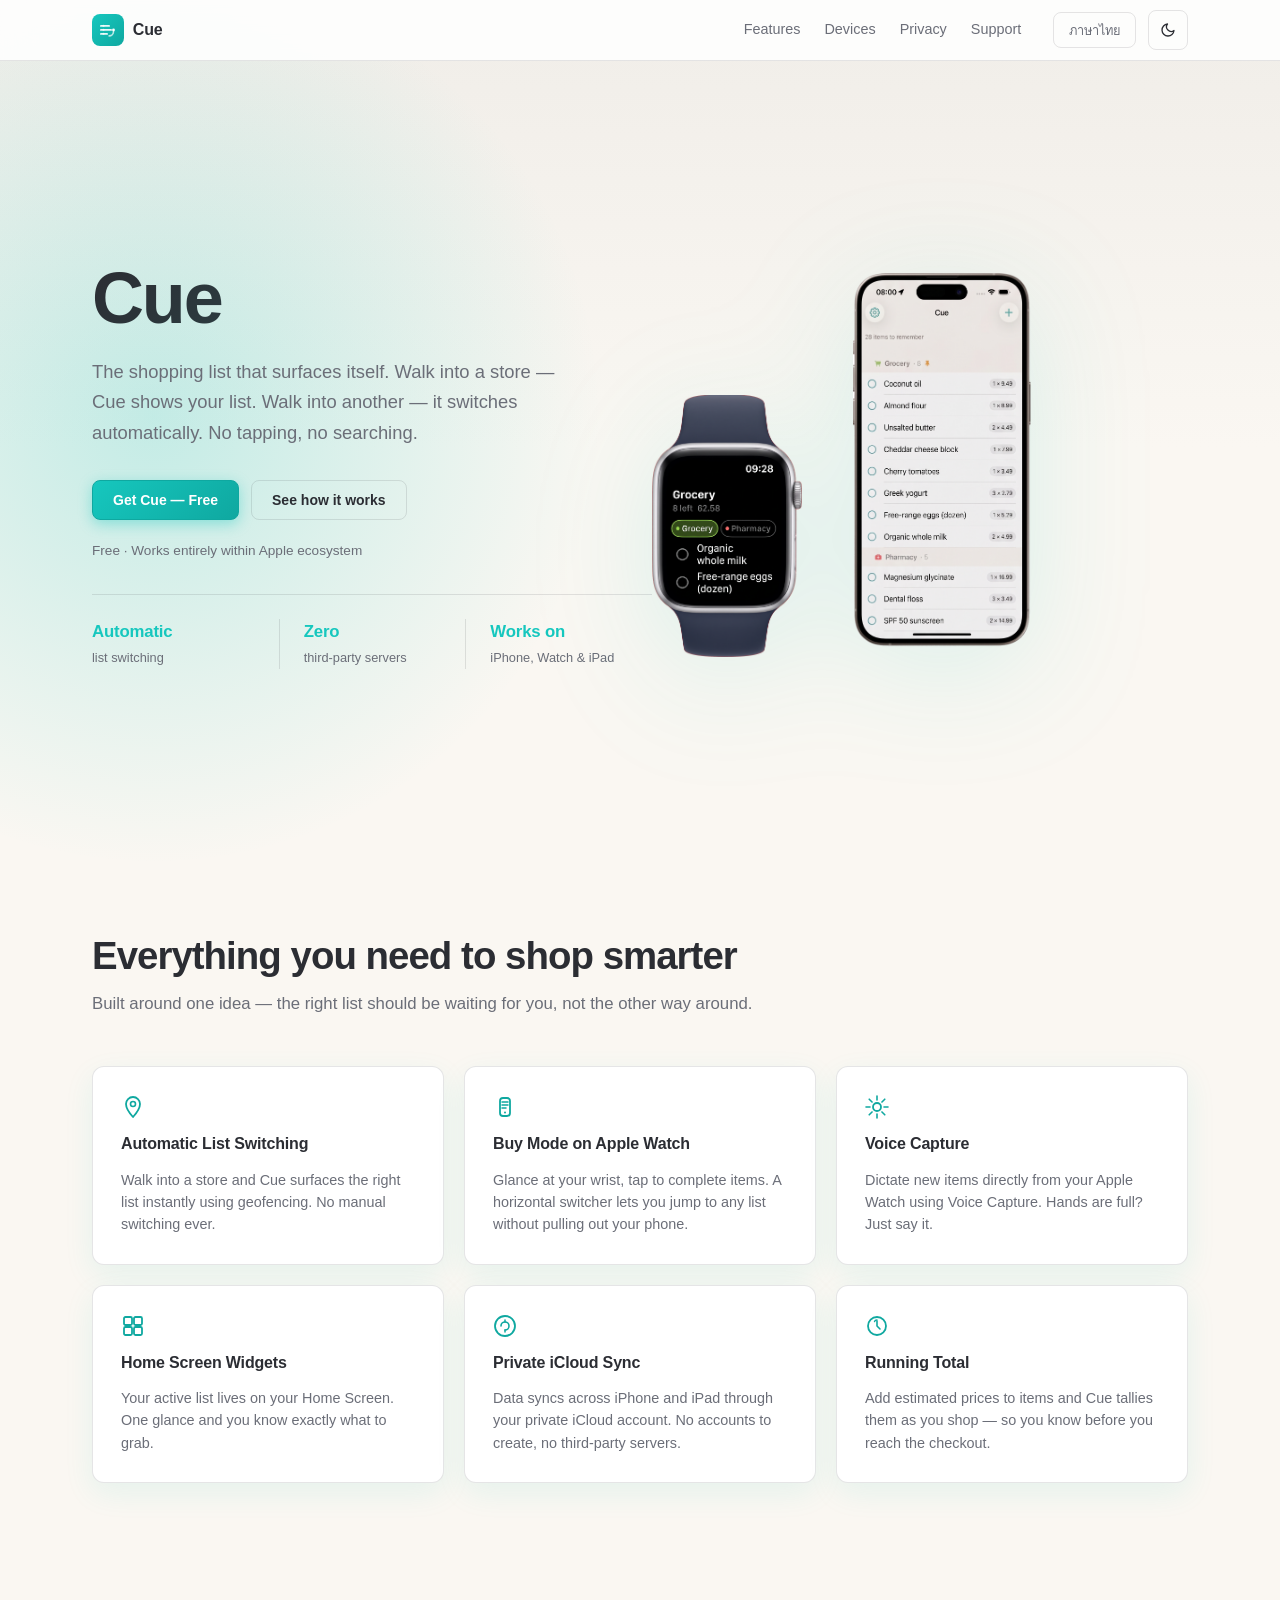
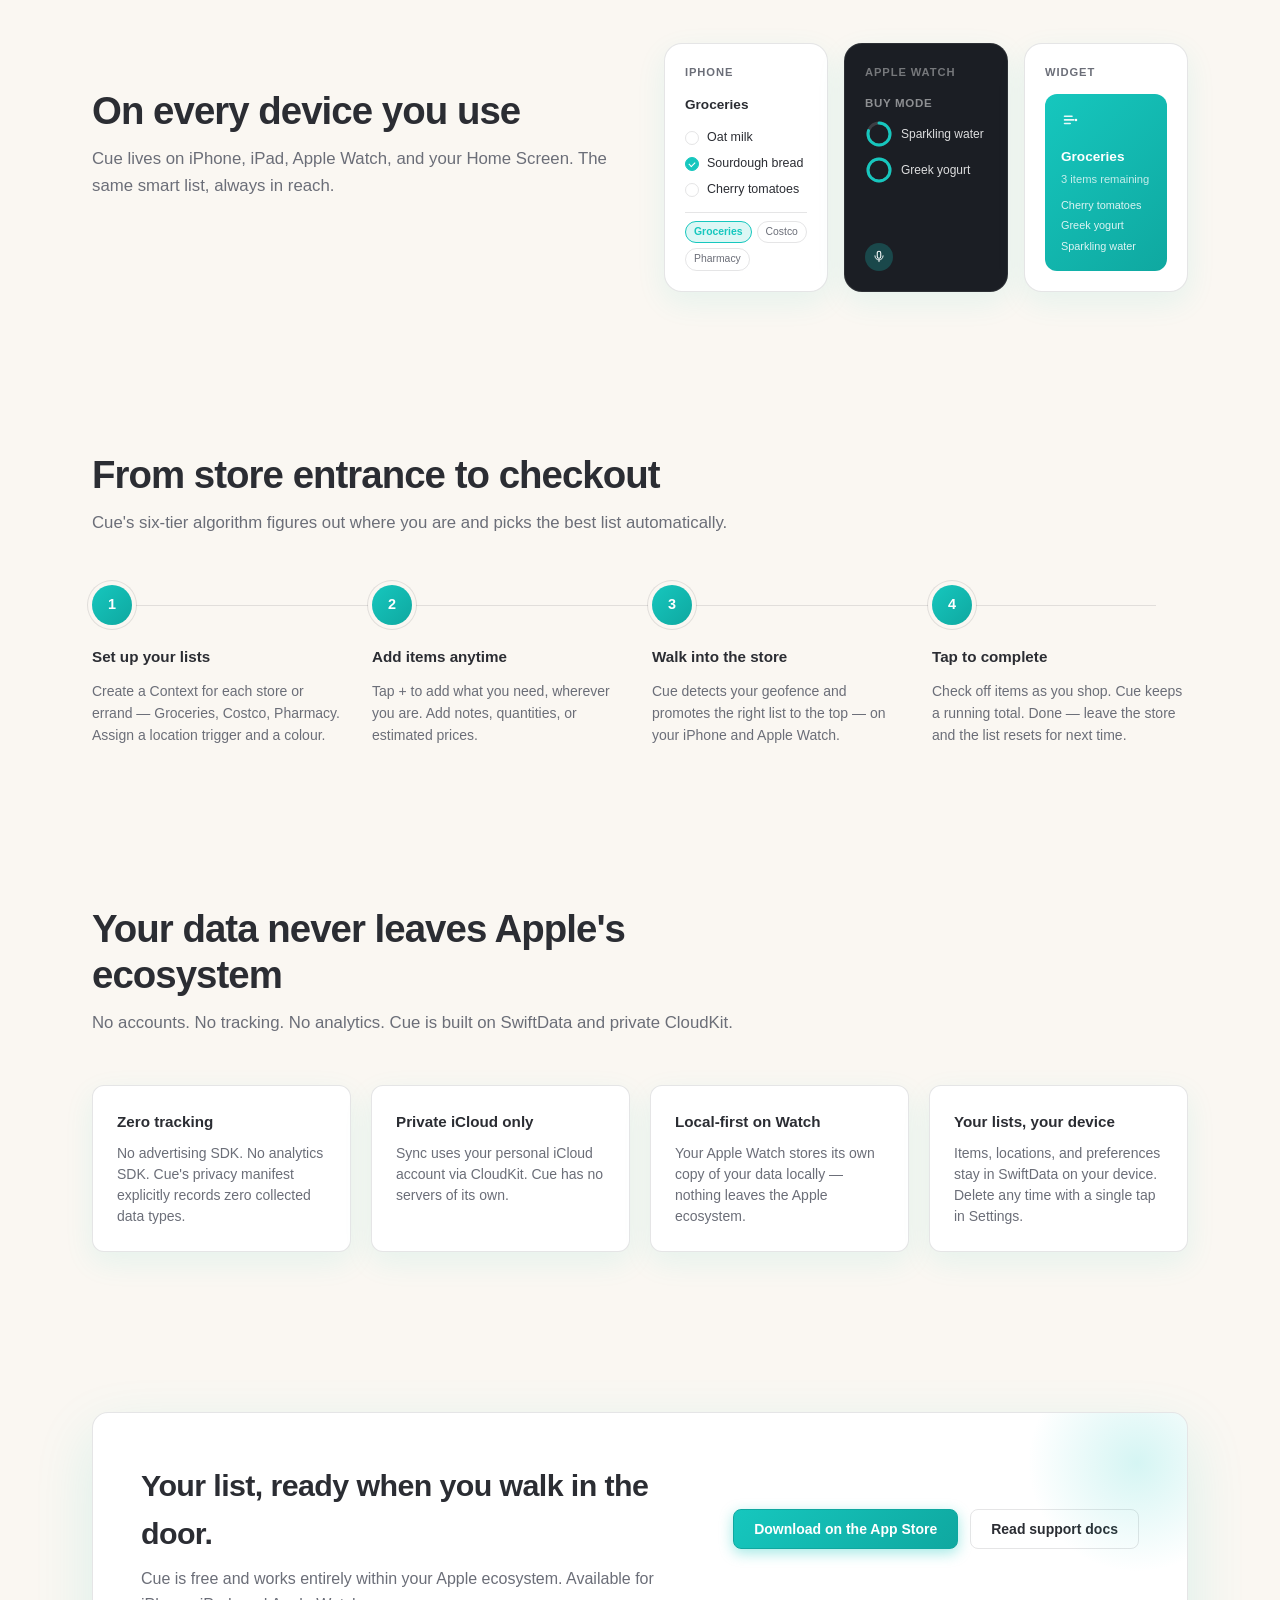
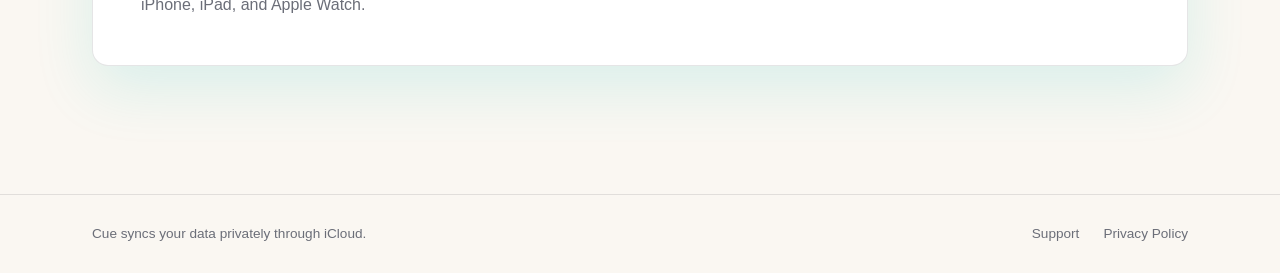
==== commit aae917a0: "Replace with iphone and apple watch images" ====
--- a/index.html
+++ b/index.html
@@ -79,54 +79,14 @@
         </div>
       </div>
       <div class="hero-mockup" aria-label="Cue app preview">
-        <!-- CSS-only phone mockup with grocery list -->
-        <div class="phone-mockup" aria-hidden="true">
-          <div class="phone-shell">
-            <div class="phone-notch"></div>
-            <div class="phone-screen">
-              <div class="list-header">
-                <span class="list-badge">
-                  <svg width="10" height="10" viewBox="0 0 10 10" fill="none" aria-hidden="true">
-                    <circle cx="5" cy="5" r="4" stroke="currentColor" stroke-width="1.4"/>
-                    <path d="M3 5l1.3 1.3L7 3.5" stroke="currentColor" stroke-width="1.3" stroke-linecap="round" stroke-linejoin="round"/>
-                  </svg>
-                  Active
-                </span>
-                <span class="list-name">Groceries</span>
-                <svg class="list-location-icon" width="10" height="10" viewBox="0 0 24 24" fill="none" aria-hidden="true">
-                  <path d="M12 2C8.13 2 5 5.13 5 9c0 5.25 7 13 7 13s7-7.75 7-13c0-3.87-3.13-7-7-7z" fill="currentColor" opacity="0.6"/>
-                  <circle cx="12" cy="9" r="2.5" fill="white" opacity="0.9"/>
-                </svg>
-              </div>
-              <ul class="mock-list">
-                <li class="mock-item checked">
-                  <span class="mock-check done"></span>
-                  <span>Oat milk</span>
-                </li>
-                <li class="mock-item checked">
-                  <span class="mock-check done"></span>
-                  <span>Sourdough bread</span>
-                </li>
-                <li class="mock-item">
-                  <span class="mock-check"></span>
-                  <span>Cherry tomatoes</span>
-                </li>
-                <li class="mock-item">
-                  <span class="mock-check"></span>
-                  <span>Greek yogurt</span>
-                </li>
-                <li class="mock-item">
-                  <span class="mock-check"></span>
-                  <span>Sparkling water</span>
-                </li>
-              </ul>
-              <div class="mock-total">
-                <span>Running total</span>
-                <span class="mock-total-value">฿ 284</span>
-              </div>
-            </div>
-          </div>
-        </div>
+        <!-- iPhone (anchor, portrait) -->
+        <img src="assets/images/cue iphone image.png"
+             alt="Cue shopping list on iPhone"
+             class="hero-iphone">
+        <!-- Apple Watch (overlaid bottom-left of iPhone) -->
+        <img src="assets/images/cue watch image.png"
+             alt="Cue on Apple Watch"
+             class="hero-watch">
       </div>
     </section>
 
--- a/assets/styles.css
+++ b/assets/styles.css
@@ -288,7 +288,7 @@
     align-items: center;
   }
   .hero-copy { flex: 1; }
-  .hero-mockup { flex: 0 0 340px; }
+  .hero-mockup { flex: 0 0 auto; }
 }
 
 .hero-copy {
@@ -371,144 +371,43 @@
   50%       { transform: translateY(-10px); }
 }
 
-/* Phone mockup (CSS-only) */
+/* Device image mockup — iPhone is the anchor, Watch overlaps bottom-left */
 .hero-mockup {
-  display: flex;
-  justify-content: center;
-  align-items: center;
-}
-
-.phone-mockup {
+  position: relative;
+  display: inline-block;
+  width: 260px;
+  flex-shrink: 0;
   filter: drop-shadow(var(--shadow));
-}
-
-.phone-shell {
-  width: 240px;
-  background: var(--surface);
-  border-radius: 36px;
-  border: 1.5px solid var(--border);
-  padding: 20px 16px 24px;
+  padding-left: 14%;   /* room for the watch that bleeds left */
+}
+
+/* iPhone — fills the container width */
+.hero-iphone {
+  display: block;
+  width: 100%;
+  height: auto;
+  border-radius: 28px;
   position: relative;
-  overflow: hidden;
-}
-
-.phone-notch {
-  width: 80px;
-  height: 22px;
-  background: var(--bg-strong);
-  border-radius: 0 0 14px 14px;
-  margin: 0 auto 16px;
-  position: relative;
-}
-.phone-notch::after {
-  content: '';
+  z-index: 1;
+}
+
+/* Watch — absolute, bottom-left, roughly 44% the iPhone width */
+.hero-watch {
   position: absolute;
-  top: 6px;
-  left: 50%;
-  transform: translateX(-50%);
-  width: 10px;
-  height: 10px;
-  background: var(--border);
-  border-radius: 50%;
-}
-
-.phone-screen {
-  display: flex;
-  flex-direction: column;
-  gap: 10px;
-}
-
-.list-header {
-  display: flex;
-  align-items: center;
-  gap: 6px;
-  margin-bottom: 4px;
-}
-
-.list-badge {
-  display: inline-flex;
-  align-items: center;
-  gap: 4px;
-  background: color-mix(in srgb, var(--accent) 15%, transparent);
-  color: var(--accent);
-  font-size: 0.65rem;
-  font-weight: 700;
-  padding: 2px 7px;
-  border-radius: 20px;
-  letter-spacing: 0.02em;
-  text-transform: uppercase;
-}
-
-.list-name {
-  font-size: 0.85rem;
-  font-weight: 700;
-  color: var(--text);
-  flex: 1;
-}
-
-.list-location-icon {
-  color: var(--accent);
-  flex-shrink: 0;
-}
-
-.mock-list {
-  display: flex;
-  flex-direction: column;
-  gap: 6px;
-}
-
-.mock-item {
-  display: flex;
-  align-items: center;
-  gap: 8px;
-  font-size: 0.82rem;
-  color: var(--text);
-}
-
-.mock-item.checked {
-  color: var(--muted);
-}
-
-.mock-check {
-  width: 18px;
-  height: 18px;
-  border-radius: 50%;
-  border: 1.8px solid var(--border);
-  flex-shrink: 0;
-  display: flex;
-  align-items: center;
-  justify-content: center;
-  transition: background 0.2s, border-color 0.2s;
-}
-
-.mock-check.done {
-  background: var(--accent);
-  border-color: var(--accent);
-}
-.mock-check.done::after {
-  content: '';
-  width: 8px;
-  height: 5px;
-  border-left: 1.8px solid #fff;
-  border-bottom: 1.8px solid #fff;
-  transform: translateY(-1px) rotate(-45deg);
-  display: block;
-}
-
-.mock-total {
-  display: flex;
-  justify-content: space-between;
-  align-items: center;
-  margin-top: 6px;
-  padding-top: 10px;
-  border-top: 1px solid var(--border);
-  font-size: 0.75rem;
-  color: var(--muted);
-}
-
-.mock-total-value {
-  font-weight: 700;
-  color: var(--orange);
+  width: 44%;
+  height: auto;
+  bottom: 0;
+  left: -14%;          /* bleeds slightly past the left edge */
+  z-index: 2;
+  border-radius: 18px;
+}
+
+@media (min-width: 768px) {
+  .hero-mockup { width: 300px; }
+}
+
+@media (min-width: 1024px) {
+  .hero-mockup { width: 340px; }
 }
 
 /* ------------------------------------------------------------
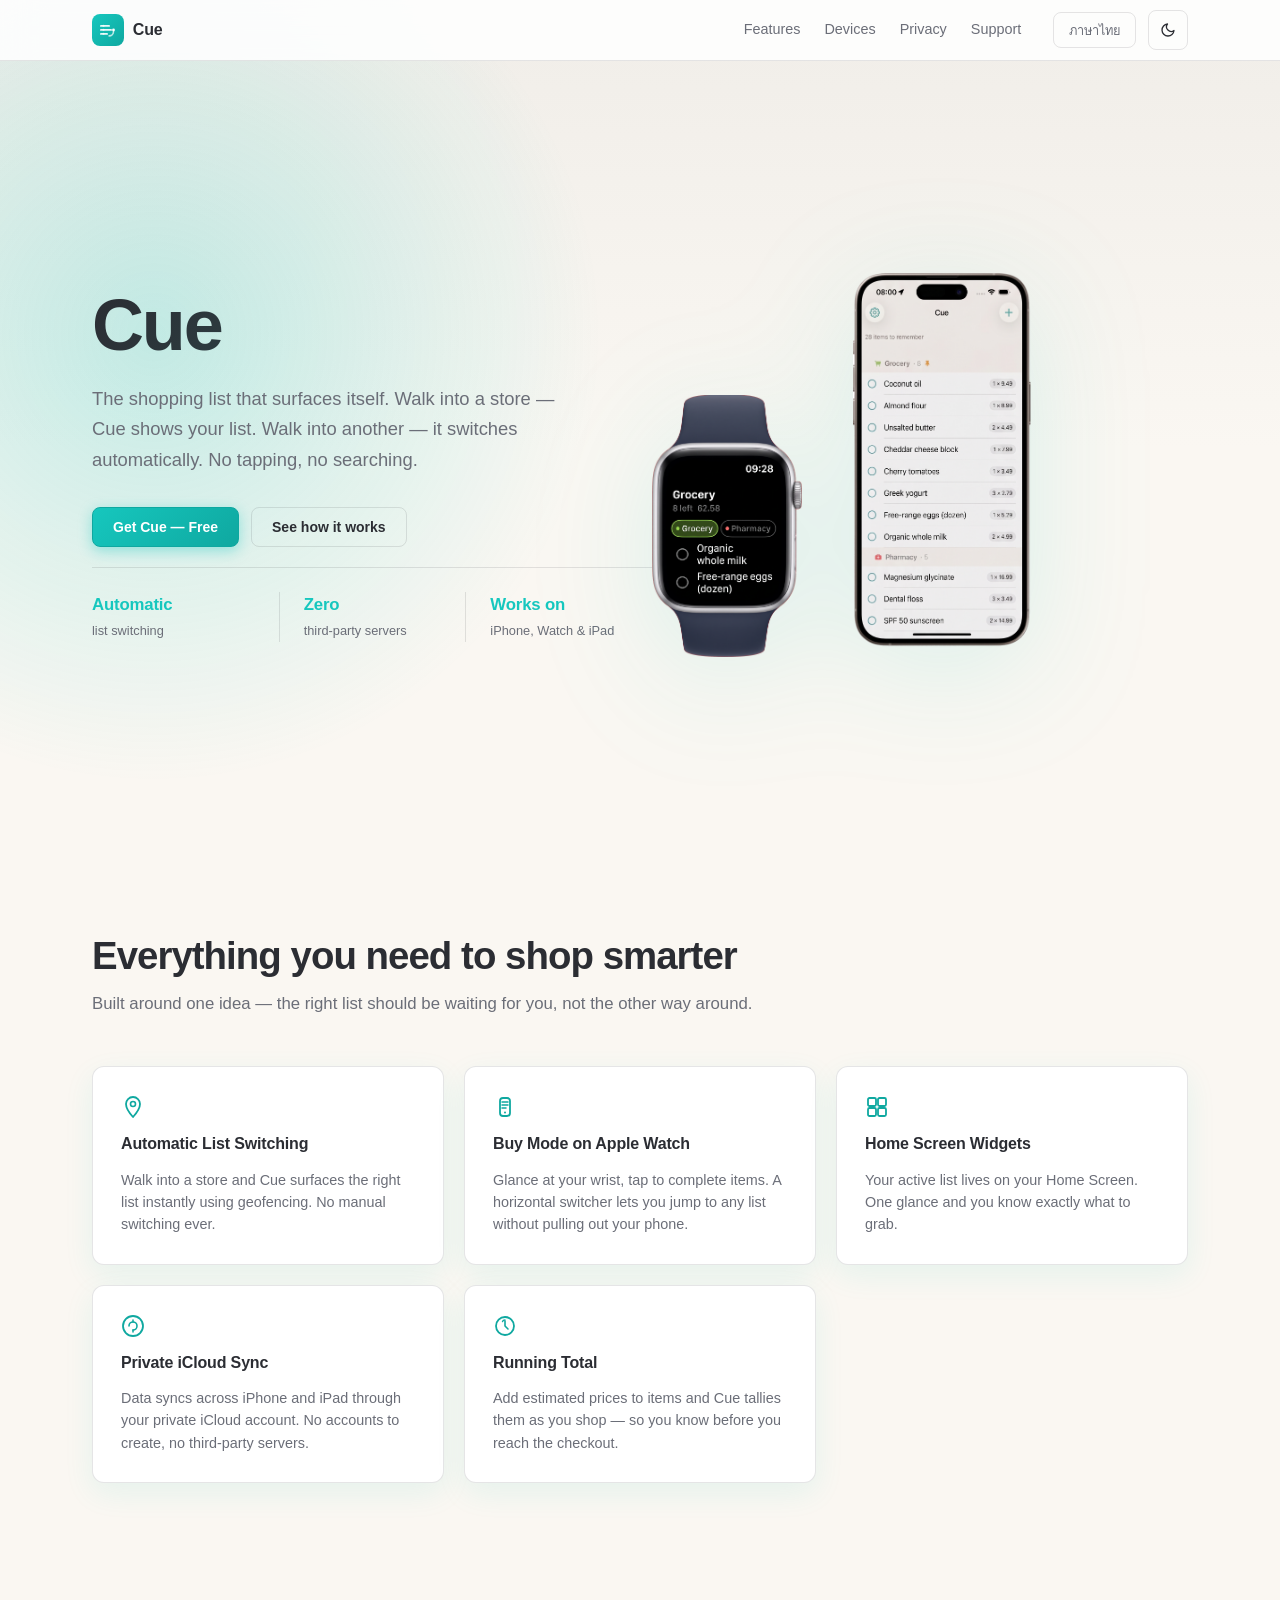
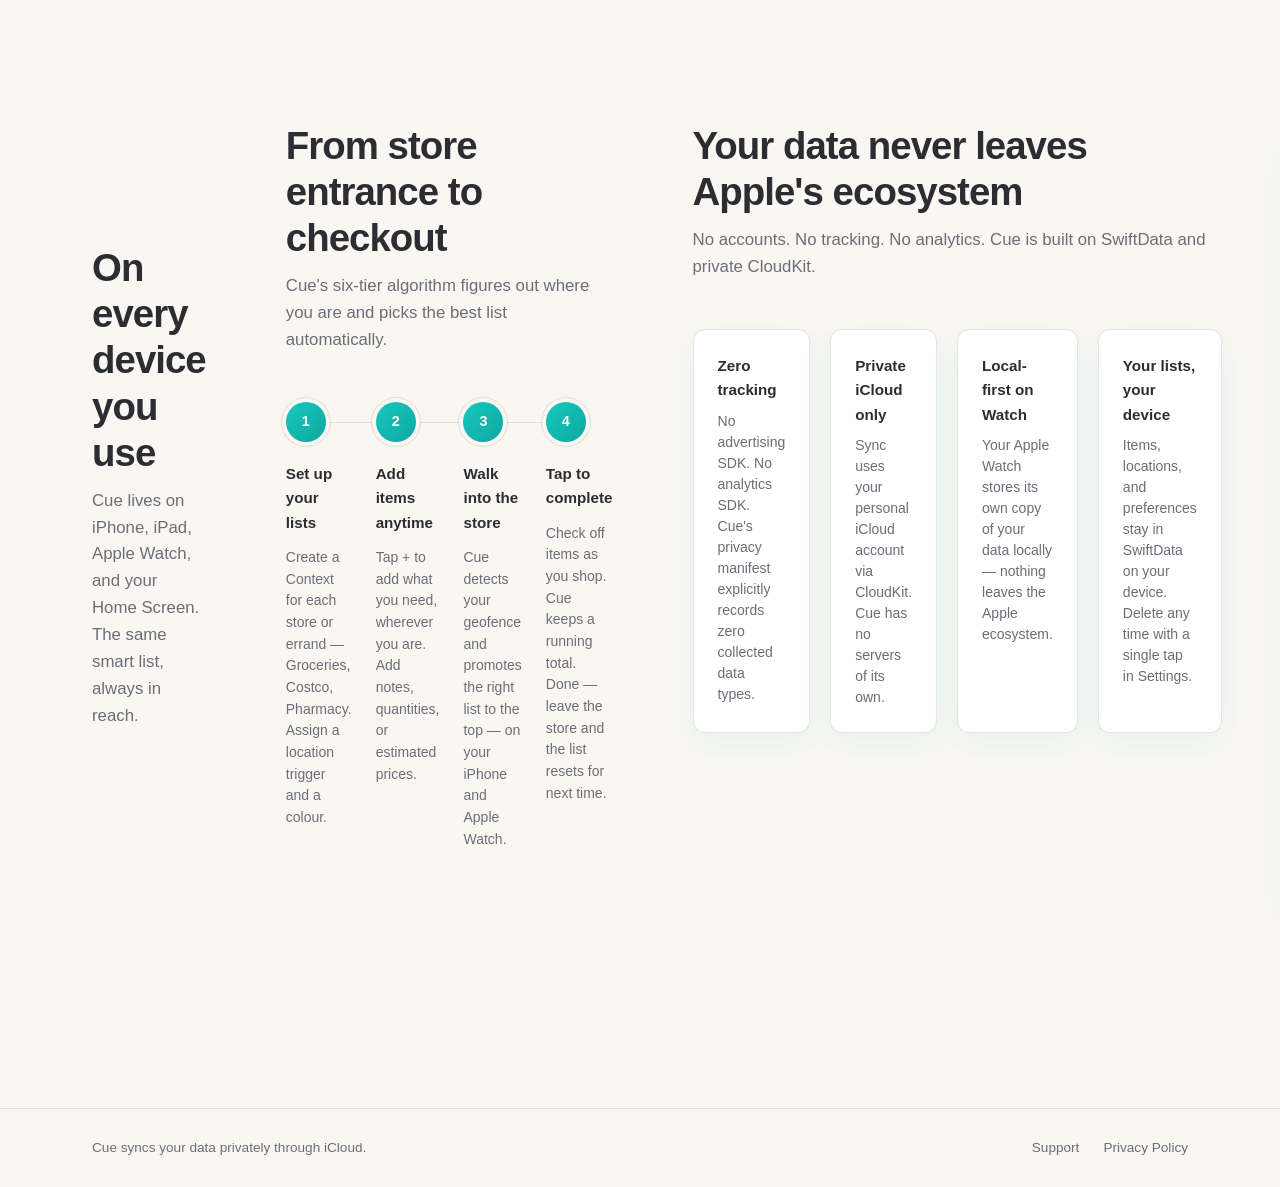
==== commit 7bc514ce: "update context" ====
--- a/index.html
+++ b/index.html
@@ -59,10 +59,10 @@
         <h1 id="hero-title" data-i18n="heroTitle">Cue</h1>
         <p data-i18n="heroBody">The shopping list that surfaces itself. Walk into a store — Cue shows your list. Walk into another — it switches automatically. No tapping, no searching.</p>
         <div class="hero-actions">
-          <a class="button primary" href="#download" data-i18n="heroCta">Get Cue — Free</a>
+          <a class="button primary" href="#download" data-i18n="heroCta">Get Cue</a>
           <a class="button secondary" href="#workflow" data-i18n="heroSecondary">See how it works</a>
         </div>
-        <div class="price-line" data-i18n="priceLine">Free · Works entirely within Apple ecosystem</div>
+        
         <div class="hero-proof" aria-label="Product highlights">
           <div class="proof-item">
             <strong data-i18n="proofOneValue">Automatic</strong>
@@ -117,14 +117,14 @@
           <p data-i18n="featureTwoBody">Glance at your wrist, tap to complete items. A horizontal switcher lets you jump to any list without pulling out your phone.</p>
         </article>
 
-        <article class="feature-card">
+        <!-- <article class="feature-card">
           <svg class="feature-icon" width="24" height="24" viewBox="0 0 24 24" fill="none" aria-hidden="true">
             <path d="M12 1v4M12 19v4M4.22 4.22l2.83 2.83M16.95 16.95l2.83 2.83M1 12h4M19 12h4M4.22 19.78l2.83-2.83M16.95 7.05l2.83-2.83" stroke="currentColor" stroke-width="1.6" stroke-linecap="round"/>
             <circle cx="12" cy="12" r="4" stroke="currentColor" stroke-width="1.8"/>
           </svg>
           <h3 data-i18n="featureThreeTitle">Voice Capture</h3>
           <p data-i18n="featureThreeBody">Dictate new items directly from your Apple Watch using Voice Capture. Hands are full? Just say it.</p>
-        </article>
+        </article> -->
 
         <article class="feature-card">
           <svg class="feature-icon" width="24" height="24" viewBox="0 0 24 24" fill="none" aria-hidden="true">
@@ -170,7 +170,7 @@
         <div class="device-triptych" aria-hidden="true">
 
           <!-- iPhone panel -->
-          <div class="device-panel iphone-panel">
+          <!-- <div class="device-panel iphone-panel">
             <div class="device-panel-label">iPhone</div>
             <div class="dp-list-name">Groceries</div>
             <ul class="dp-list">
@@ -183,10 +183,10 @@
               <span class="dp-pill">Costco</span>
               <span class="dp-pill">Pharmacy</span>
             </div>
-          </div>
+          </div> -->
 
           <!-- Apple Watch panel -->
-          <div class="device-panel watch-panel">
+          <!-- <div class="device-panel watch-panel">
             <div class="device-panel-label">Apple Watch</div>
             <div class="watch-screen">
               <div class="watch-title">Buy Mode</div>
@@ -216,10 +216,10 @@
                 </svg>
               </div>
             </div>
-          </div>
+          </div> -->
 
           <!-- Widget panel -->
-          <div class="device-panel widget-panel">
+          <!-- <div class="device-panel widget-panel">
             <div class="device-panel-label">Widget</div>
             <div class="widget-card">
               <div class="widget-icon">
@@ -242,7 +242,7 @@
 
         </div>
       </div>
-    </section>
+    </section> -->
 
     <!-- 5. HOW IT WORKS (TIMELINE) -->
     <section class="section" id="workflow" aria-labelledby="workflow-title">
